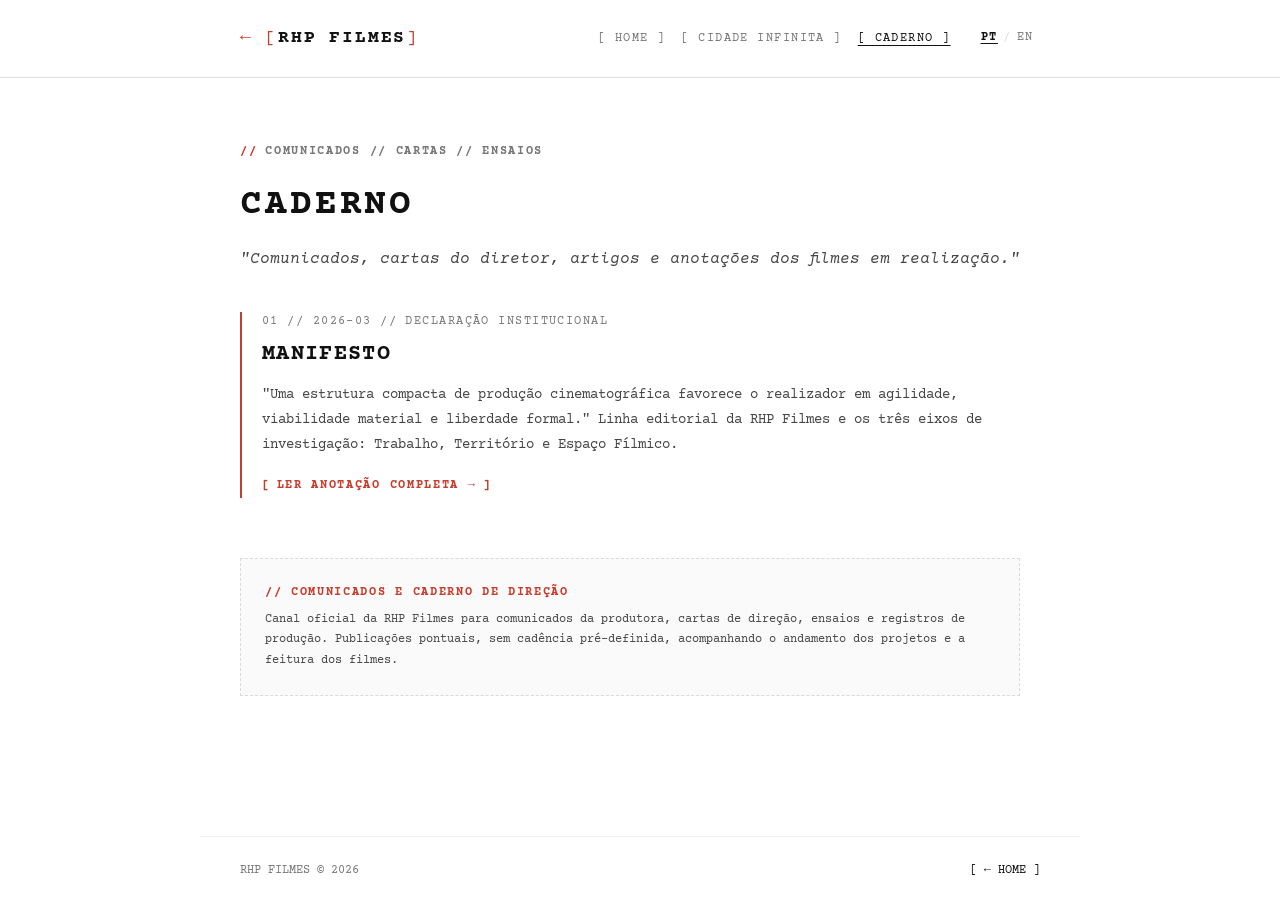
==== caderno/index.html @ 9280de43 "revert(caderno): remover carta do diretor para redacao de punho" ====
<!DOCTYPE html>
<html lang="pt-BR">
<head>
  <meta charset="UTF-8">
  <meta name="viewport" content="width=device-width, initial-scale=1.0">
  <title data-pt="CADERNO — RHP FILMES" data-en="CADERNO — RHP FILMES">CADERNO — RHP FILMES</title>
  <meta name="description" content="Caderno de notas, ensaios de processo, teoria cinematográfica e linha editorial da RHP Filmes.">
  
  <link rel="stylesheet" href="../css/screenplay.css">
  <link rel="stylesheet" href="../css/home.css?v=2">
  <script src="../js/lang.js" defer></script>
</head>
<body>

  <header class="internal-header">
    <div class="container internal-header-inner">
      <a href="../index.html" class="internal-logo" style="white-space: nowrap;">
        <span class="bracket">← [</span> RHP FILMES <span class="bracket">]</span>
      </a>

      <nav class="internal-nav" aria-label="Navegação">
        <a href="../index.html">[ HOME ]</a>
        <a href="../cidade-infinita.html">[ CIDADE INFINITA ]</a>
        <a href="index.html" class="active">[ CADERNO ]</a>

        <!-- Seletor de Idioma Discreto -->
        <button type="button" class="lang-switch" aria-label="Alternar idioma / Switch language" style="margin-left: 8px;">
          <span class="lang-opt lang-opt-pt active">PT</span>
          <span class="lang-sep">/</span>
          <span class="lang-opt lang-opt-en">EN</span>
        </button>
      </nav>
    </div>
  </header>

  <main class="internal-content">
    <div class="container">
      
      <div class="slugline" style="margin-bottom: 16px;">
        <span class="i18n-pt">COMUNICADOS // CARTAS // ENSAIOS</span>
        <span class="i18n-en">STATEMENTS // LETTERS // ESSAYS</span>
      </div>
      
      <h1 class="page-title">CADERNO</h1>
      
      <p class="page-tagline">
        <span class="i18n-pt">"Comunicados, cartas do diretor, artigos e anotações dos filmes em realização."</span>
        <span class="i18n-en">"Official statements, director's letters, articles, and working notes on films in progress."</span>
      </p>

      <!-- Lista Cronológica de Publicações -->
      <section style="display: flex; flex-direction: column; gap: 32px; margin-top: 40px; max-width: 780px;">
        
        <!-- Publicação 01: Manifesto -->
        <article style="border-left: 2px solid var(--accent-director); padding-left: 20px;">
          <div style="font-size: var(--text-xs); color: var(--text-muted); text-transform: uppercase; letter-spacing: 0.12em; margin-bottom: 6px;">
            <span>01 // 2026-03 // <span class="i18n-pt">DECLARAÇÃO INSTITUCIONAL</span><span class="i18n-en">INSTITUTIONAL STATEMENT</span></span>
          </div>

          <h2 style="font-size: var(--text-xl); font-weight: 700; letter-spacing: 0.06em; text-transform: uppercase; margin-bottom: 10px;">
            <a href="manifesto.html" style="color: var(--text-main);">MANIFESTO</a>
          </h2>

          <p style="font-size: var(--text-sm); color: var(--text-secondary); line-height: 1.8; margin-bottom: 14px;">
            <span class="i18n-pt">
              "Uma estrutura compacta de produção cinematográfica favorece o realizador em agilidade, viabilidade material e liberdade formal." Linha editorial da RHP Filmes e os três eixos de investigação: Trabalho, Território e Espaço Fílmico.
            </span>
            <span class="i18n-en">
              "A compact film production structure fosters agility, material viability, and formal freedom for the filmmaker." Editorial vision of RHP Filmes and the three axes of inquiry: Labor, Territory, and Film Space.
            </span>
          </p>

          <a href="manifesto.html" style="display: inline-flex; align-items: center; gap: 6px; font-size: var(--text-xs); font-weight: 700; text-transform: uppercase; letter-spacing: 0.14em; color: var(--accent-director);">
            [ <span class="i18n-pt">LER ANOTAÇÃO COMPLETA →</span><span class="i18n-en">READ FULL ENTRY →</span> ]
          </a>
        </article>

      </section>

      <!-- Nota de Rodapé do Caderno -->
      <div class="research-block" style="margin-top: 60px; max-width: 780px;">
        <div class="research-title" style="margin-bottom: 8px;">
          <span class="i18n-pt">// COMUNICADOS E CADERNO DE DIREÇÃO</span>
          <span class="i18n-en">// STATEMENTS AND DIRECTOR'S NOTEBOOK</span>
        </div>
        <p style="font-size: var(--text-xs); color: var(--text-secondary); line-height: 1.7; margin: 0;">
          <span class="i18n-pt">
            Canal oficial da RHP Filmes para comunicados da produtora, cartas de direção, ensaios e registros de produção. Publicações pontuais, sem cadência pré-definida, acompanhando o andamento dos projetos e a feitura dos filmes.
          </span>
          <span class="i18n-en">
            Official channel of RHP Filmes for company statements, director's letters, essays, and production records. Timely dispatches without a predefined cadence, following the progress of active projects and the making of the films.
          </span>
        </p>
      </div>

    </div>
  </main>

  <footer class="container" style="padding-top: 24px; padding-bottom: 40px; border-top: 1px solid var(--border-subtle); margin-top: 40px;">
    <div style="font-size: var(--text-xs); color: var(--text-muted); display: flex; justify-content: space-between; align-items: center; flex-wrap: wrap; gap: 12px;">
      <span>RHP FILMES © 2026</span>
      <a href="../index.html">[ ← HOME ]</a>
    </div>
  </footer>

</body>
</html>
---- css/screenplay.css ----
/* ==========================================================================
   RHP FILMES — SCREENPLAY CORE SYSTEM (WHITE CANVAS / PAPEL DE ROTEIRO)
   Tipografia: Courier Prime / Screenplay Monospace
   Estética: Cinema Autoral · Fundo Branco Puro · Tinta Tipográfica Negra
   ========================================================================== */

@import url('https://fonts.googleapis.com/css2?family=Courier+Prime:ital,wght@0,400;0,700;1,400;1,700&display=swap');

:root {
  /* Fundo Branco Puro & Tinta Tipográfica de Máquina */
  --bg-body: #ffffff;
  --bg-surface: #ffffff;
  --bg-surface-elevated: #fafafa;
  --bg-badge: #f4f4f4;

  --text-main: #111111;
  --text-secondary: #444444;
  --text-muted: #777777;
  --text-inverse: #ffffff;

  --accent-director: #c93b2b;      /* Vermelho fita bicolor / nota de diretor */
  --accent-hover: #000000;

  --border-light: rgba(0, 0, 0, 0.12);
  --border-subtle: rgba(0, 0, 0, 0.06);
  --border-solid: #dcdcdc;

  /* Font Stack Canônica de Roteiro */
  --font-screenplay: 'Courier Prime', 'Courier Screenplay', 'Courier New', Courier, monospace;

  /* Escala Tipográfica (10-pitch / Pica) */
  --text-xs: 0.75rem;     /* 12px */
  --text-sm: 0.875rem;    /* 14px */
  --text-base: 1rem;      /* 16px */
  --text-lg: 1.125rem;    /* 18px */
  --text-xl: 1.375rem;    /* 22px */
  --text-2xl: 1.75rem;    /* 28px */
  --text-3xl: 2.25rem;    /* 36px */
  --text-hero: 2.75rem;   /* 44px */

  --container-max: 880px;
  --transition-fast: 0.15s ease-out;
}

/* Reset Semântico */
*, *::before, *::after {
  box-sizing: border-box;
  margin: 0;
  padding: 0;
}

html {
  font-size: 16px;
  scroll-behavior: smooth;
  background-color: var(--bg-body);
  color: var(--text-main);
  -webkit-font-smoothing: antialiased;
  -moz-osx-font-smoothing: grayscale;
}

body {
  font-family: var(--font-screenplay);
  line-height: 1.6;
  min-height: 100vh;
  background-color: var(--bg-body);
  color: var(--text-main);
}

/* Seleção de texto estilo fita de máquina de escrever */
::selection {
  background-color: var(--text-main);
  color: var(--text-inverse);
}

/* Links & Interações */
a {
  color: var(--text-main);
  text-decoration: none;
  transition: color var(--transition-fast), border-color var(--transition-fast);
}

a:hover {
  color: var(--accent-director);
}

/* Container de Leitura */
.container {
  width: 100%;
  max-width: var(--container-max);
  margin-left: auto;
  margin-right: auto;
  padding-left: clamp(20px, 5vw, 40px);
  padding-right: clamp(20px, 5vw, 40px);
}

/* Notações e Rubricas de Roteiro */
.slugline {
  font-size: var(--text-xs);
  text-transform: uppercase;
  letter-spacing: 0.14em;
  color: var(--text-muted);
  font-weight: 700;
  display: inline-flex;
  align-items: center;
  gap: 8px;
}

.slugline::before {
  content: "//";
  color: var(--accent-director);
}
---- css/home.css ----
/* ==========================================================================
   RHP FILMES — ULTRA-MINIMAL HOME & PAGES (WHITE CANVAS)
   Fundo Branco Puro · Logo no Centro · Tipografia Courier Screenplay
   ========================================================================== */

/* --------------------------------------------------------------------------
   0. I18N BILÍNGUE (PORTUGUÊS / INGLÊS) — CONTROLE SEM FLICKER & BOTÃO DISCRETO
   -------------------------------------------------------------------------- */
html:not([lang="en"]) .i18n-en {
  display: none !important;
}

html[lang="en"] .i18n-pt {
  display: none !important;
}

/* Seletor de Idioma Discreto & Minimalista */
.lang-switch {
  display: inline-flex;
  align-items: center;
  gap: 4px;
  background: transparent;
  border: none;
  cursor: pointer;
  font-family: var(--font-screenplay);
  font-size: var(--text-xs);
  letter-spacing: 0.14em;
  color: var(--text-muted);
  padding: 4px 6px;
  text-transform: uppercase;
  transition: color var(--transition-fast);
  line-height: 1;
}

.lang-switch:hover {
  color: var(--text-main);
}

.lang-switch .lang-opt {
  color: var(--text-muted);
  transition: all var(--transition-fast);
}

.lang-switch .lang-opt.active {
  color: var(--text-main);
  font-weight: 700;
  text-decoration: underline;
  text-underline-offset: 3px;
}

.lang-switch .lang-sep {
  color: var(--border-solid);
  font-weight: 300;
  margin: 0 1px;
}

/* Botão de idioma posicionado no canto superior direito da tela (Home) */
.home-lang-fixed {
  position: absolute;
  top: 24px;
  right: 28px;
  z-index: 100;
}

/* --------------------------------------------------------------------------
   1. HOME RADICALMENTE MÍNIMA (LOGO NO CENTRO)
   -------------------------------------------------------------------------- */
.home-viewport {
  min-height: 100vh;
  display: flex;
  flex-direction: column;
  justify-content: center;
  align-items: center;
  padding: 40px 24px;
  text-align: center;
}

.home-center-brand {
  display: flex;
  flex-direction: column;
  align-items: center;
  gap: 12px;
  margin-bottom: 36px;
}

.home-logo {
  display: inline-block;
  white-space: nowrap;
  font-size: clamp(1.25rem, 6vw, var(--text-hero));
  font-weight: 700;
  letter-spacing: 0.14em;
  color: var(--text-main);
  text-transform: uppercase;
  line-height: 1.15;
  max-width: 100%;
}

.home-logo .bracket {
  color: var(--accent-director);
  font-weight: 400;
  display: inline-block;
}

.home-tagline {
  font-size: clamp(0.68rem, 2.5vw, var(--text-xs));
  letter-spacing: clamp(0.1em, 2vw, 0.22em);
  color: var(--text-muted);
  text-transform: uppercase;
  white-space: nowrap;
}

/* Links discretos sob o logo */
.home-nav-minimal {
  display: flex;
  gap: 20px;
  justify-content: center;
  align-items: center;
  flex-wrap: wrap;
  padding-top: 24px;
  border-top: 1px solid var(--border-light);
}

.home-nav-minimal a {
  font-size: var(--text-xs);
  text-transform: uppercase;
  letter-spacing: 0.16em;
  color: var(--text-secondary);
  padding: 4px 8px;
  transition: all var(--transition-fast);
}

.home-nav-minimal a:hover {
  color: var(--text-main);
  border-bottom: 1px solid var(--text-main);
}

/* Rodapé ultra-sutil da Home */
.home-footer-meta {
  position: absolute;
  bottom: 24px;
  font-size: 11px;
  color: #999999;
  letter-spacing: 0.14em;
  text-transform: uppercase;
}

/* --------------------------------------------------------------------------
   2. PÁGINAS INTERNAS (CABEÇALHO & ESTRUTURA BRANCA)
   -------------------------------------------------------------------------- */
.internal-header {
  border-bottom: 1px solid var(--border-light);
  padding: 24px 0;
  background: #ffffff;
  position: sticky;
  top: 0;
  z-index: 100;
}

.internal-header-inner {
  display: flex;
  justify-content: space-between;
  align-items: center;
  gap: 16px;
  flex-wrap: wrap;
}

.internal-logo {
  font-size: clamp(0.95rem, 4vw, var(--text-lg));
  font-weight: 700;
  letter-spacing: 0.1em;
  color: var(--text-main);
  white-space: nowrap;
  display: inline-flex;
  align-items: center;
}

.internal-logo .bracket {
  color: var(--accent-director);
  font-weight: 400;
}

.internal-nav {
  display: flex;
  gap: 16px;
  align-items: center;
  flex-wrap: wrap;
}

.internal-nav a {
  font-size: var(--text-xs);
  text-transform: uppercase;
  letter-spacing: 0.12em;
  color: var(--text-muted);
}

.internal-nav a:hover,
.internal-nav a.active {
  color: var(--text-main);
  text-decoration: underline;
  text-underline-offset: 4px;
}

/* Conteúdo da Página Interna */
.internal-content {
  padding: 60px 0 100px 0;
}

.page-title {
  font-size: clamp(1.8rem, 3.5vw, var(--text-3xl));
  font-weight: 700;
  letter-spacing: 0.08em;
  text-transform: uppercase;
  margin-bottom: 12px;
}

.page-tagline {
  font-size: var(--text-base);
  color: var(--text-secondary);
  font-style: italic;
  margin-bottom: 36px;
}

/* Moldura para a Foto do Filme no Fundo Branco */
.still-frame {
  width: 100%;
  border: 1px solid var(--border-light);
  margin-bottom: 36px;
  background: #fafafa;
}

.still-frame img {
  width: 100%;
  height: auto;
  display: block;
}

.still-caption {
  padding: 10px 16px;
  font-size: var(--text-xs);
  color: var(--text-muted);
  border-top: 1px solid var(--border-light);
  display: flex;
  justify-content: space-between;
  text-transform: uppercase;
  letter-spacing: 0.08em;
  background: #ffffff;
}

/* Tabela de Ficha Técnica Limpa & Compacta */
.specs-table {
  width: 100%;
  border-collapse: collapse;
  margin: 28px 0;
  border-top: 1px solid var(--border-light);
  border-bottom: 1px solid var(--border-light);
}

.specs-table tr {
  border-bottom: 1px solid var(--border-subtle);
}

.specs-table tr:last-child {
  border-bottom: none;
}

.specs-table th,
.specs-table td {
  padding: 8px 12px;
  font-size: var(--text-sm);
  text-align: left;
  vertical-align: top;
  line-height: 1.45;
}

.specs-table th {
  width: 220px;
  color: var(--text-muted);
  font-weight: 400;
  text-transform: uppercase;
  letter-spacing: 0.08em;
}

.specs-table td {
  color: var(--text-main);
  font-weight: 400;
}

/* Blocos de Pesquisa */
.research-block {
  margin-top: 40px;
  padding: 24px;
  border: 1px dashed var(--border-light);
  background: #fafafa;
}

.research-title {
  font-size: var(--text-xs);
  color: var(--accent-director);
  text-transform: uppercase;
  letter-spacing: 0.14em;
  font-weight: 700;
  margin-bottom: 16px;
}

.research-list {
  list-style: none;
  display: flex;
  flex-direction: column;
  gap: 12px;
}

.research-item {
  font-size: var(--text-sm);
  color: var(--text-main);
  line-height: 1.6;
}

.research-item strong {
  display: block;
  font-size: var(--text-xs);
  text-transform: uppercase;
  letter-spacing: 0.08em;
  color: var(--text-main);
  margin-bottom: 2px;
}

.research-item p {
  color: var(--text-secondary);
  font-size: var(--text-sm);
  margin: 0;
}

/* Bloco de Contato */
.contact-box {
  margin-top: 48px;
  padding: 20px 24px;
  border: 1px solid var(--border-light);
  display: inline-flex;
  flex-direction: column;
  gap: 6px;
  background: #ffffff;
}

.contact-box a {
  font-size: var(--text-base);
  font-weight: 400;
  color: var(--text-main);
  letter-spacing: 0.04em;
}

.contact-box a:hover {
  color: var(--accent-director);
}

.contact-box span {
  font-size: var(--text-xs);
  color: var(--text-muted);
  text-transform: lowercase;
  letter-spacing: 0.12em;
}

/* Rodapé das páginas internas */
.internal-footer {
  padding: 36px 0;
  border-top: 1px solid var(--border-light);
  font-size: var(--text-xs);
  color: var(--text-muted);
  text-transform: uppercase;
  letter-spacing: 0.1em;
}

/* --------------------------------------------------------------------------
   4. AJUSTES RESPONSIVOS (MOBILE ESTREITO / TELAS PEQUENAS)
   -------------------------------------------------------------------------- */
@media (max-width: 480px) {
  .home-viewport {
    padding: 24px 16px;
  }
  
  .home-center-brand {
    gap: 8px;
    margin-bottom: 24px;
  }
  
  .home-nav-minimal {
    gap: 12px;
    padding-top: 18px;
  }
  
  .home-nav-minimal a {
    font-size: 11px;
    letter-spacing: 0.1em;
    padding: 4px 6px;
  }

  .internal-header {
    padding: 16px 0;
  }

  .internal-header-inner {
    gap: 12px;
  }

  .internal-nav {
    gap: 10px;
  }

  .internal-nav a {
    font-size: 11px;
    letter-spacing: 0.08em;
  }
}
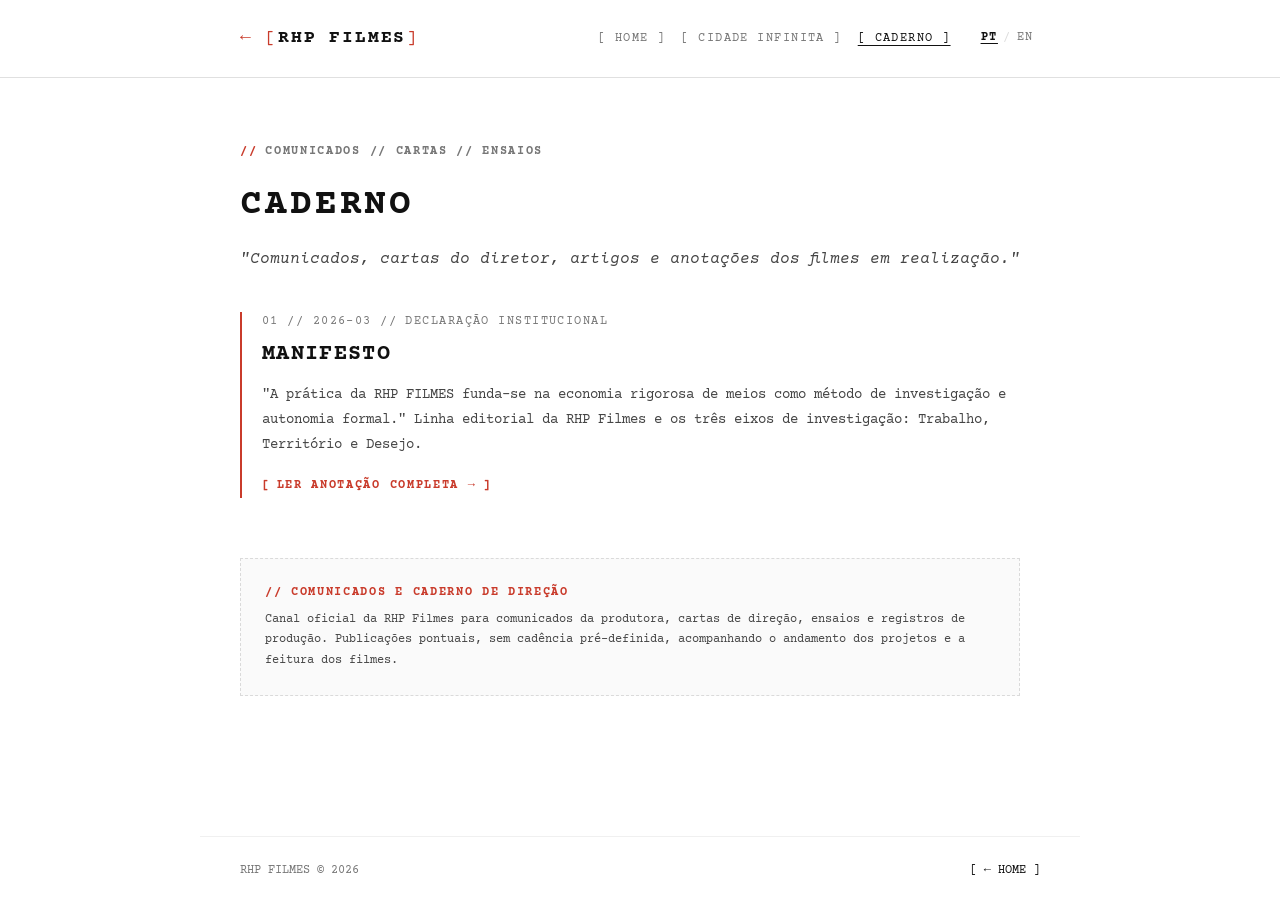
==== commit 41780803: "docs(manifesto): reformular diretrizes de estrutura compacta e recusa a atuacao industrial" ====
--- a/caderno/index.html
+++ b/caderno/index.html
@@ -63,10 +63,10 @@
 
           <p style="font-size: var(--text-sm); color: var(--text-secondary); line-height: 1.8; margin-bottom: 14px;">
             <span class="i18n-pt">
-              "Uma estrutura compacta de produção cinematográfica favorece o realizador em agilidade, viabilidade material e liberdade formal." Linha editorial da RHP Filmes e os três eixos de investigação: Trabalho, Território e Espaço Fílmico.
+              "A prática da RHP FILMES funda-se na economia rigorosa de meios como método de investigação e autonomia formal." Linha editorial da RHP Filmes e os três eixos de investigação: Trabalho, Território e Desejo.
             </span>
             <span class="i18n-en">
-              "A compact film production structure fosters agility, material viability, and formal freedom for the filmmaker." Editorial vision of RHP Filmes and the three axes of inquiry: Labor, Territory, and Film Space.
+              "The practice of RHP FILMES is grounded in a rigorous economy of means as a method of inquiry and formal autonomy." Editorial vision of RHP Filmes and the three axes of inquiry: Labor, Territory, and Desire.
             </span>
           </p>
 
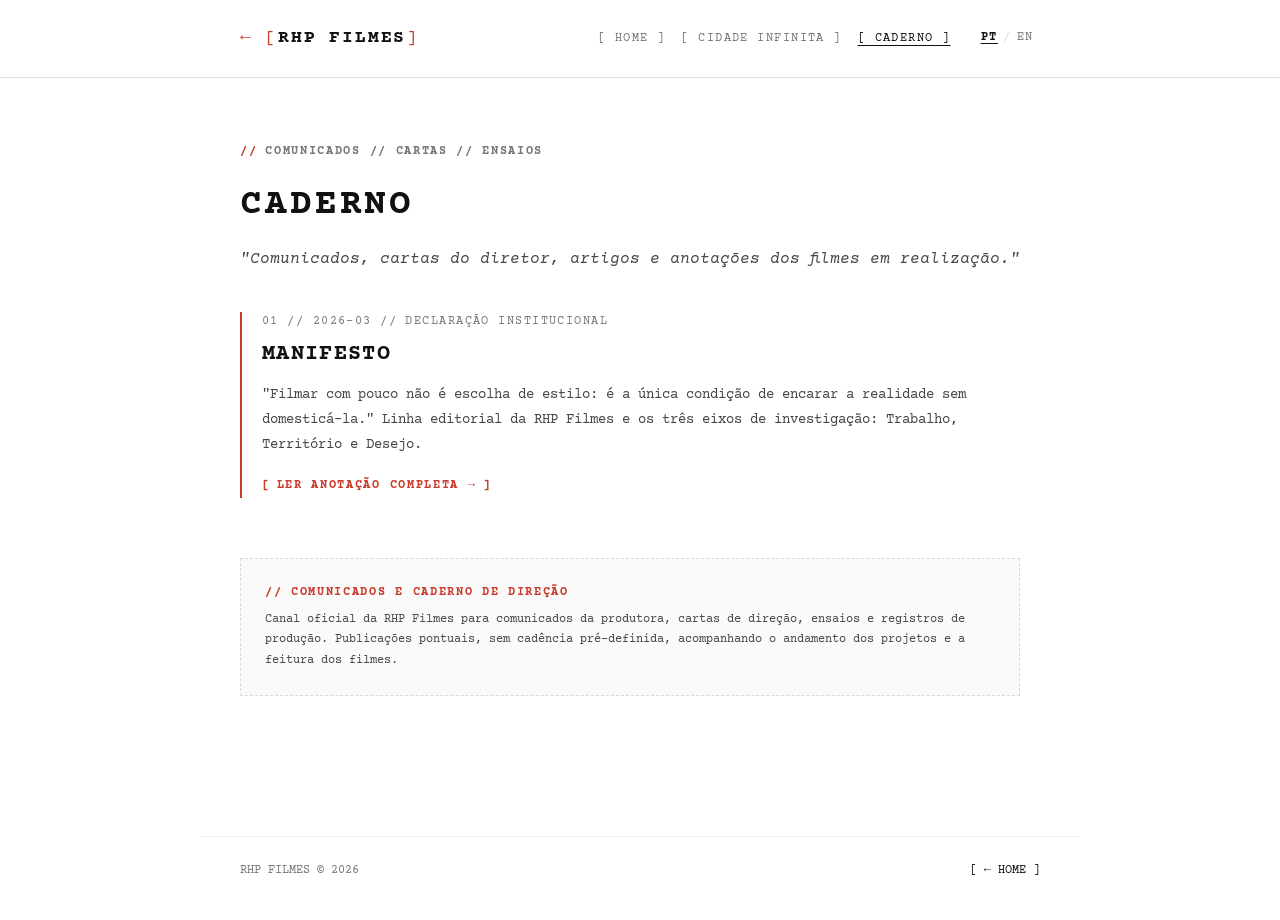
==== commit ead2db69: "docs(caderno): calibrar texto do manifesto e index" ====
--- a/caderno/index.html
+++ b/caderno/index.html
@@ -63,10 +63,10 @@
 
           <p style="font-size: var(--text-sm); color: var(--text-secondary); line-height: 1.8; margin-bottom: 14px;">
             <span class="i18n-pt">
-              "A prática da RHP FILMES funda-se na economia rigorosa de meios como método de investigação e autonomia formal." Linha editorial da RHP Filmes e os três eixos de investigação: Trabalho, Território e Desejo.
+              "Filmar com pouco não é escolha de estilo: é a única condição de encarar a realidade sem domesticá-la." Linha editorial da RHP Filmes e os três eixos de investigação: Trabalho, Território e Desejo.
             </span>
             <span class="i18n-en">
-              "The practice of RHP FILMES is grounded in a rigorous economy of means as a method of inquiry and formal autonomy." Editorial vision of RHP Filmes and the three axes of inquiry: Labor, Territory, and Desire.
+              "Shooting light is not a stylistic choice: it is the only condition for confronting reality without taming it." Editorial vision of RHP Filmes and the three axes of inquiry: Labor, Territory, and Desire.
             </span>
           </p>
 
--- a/css/home.css
+++ b/css/home.css
@@ -220,6 +220,49 @@
   margin-bottom: 36px;
 }
 
+/* Hero Cinematográfico Full-Bleed (Largura Total da Tela) */
+.hero-fullbleed {
+  width: 100%;
+  background: #000000;
+  border-bottom: 1px solid var(--border-light);
+  overflow: hidden;
+}
+
+.hero-fullbleed-video-wrap {
+  width: 100%;
+  height: clamp(320px, 52vh, 620px);
+  position: relative;
+  overflow: hidden;
+  background: #000000;
+}
+
+.hero-fullbleed-video-wrap video {
+  width: 100%;
+  height: 100%;
+  object-fit: cover;
+  display: block;
+  background: #000000;
+}
+
+.hero-fullbleed-caption {
+  padding: 12px 0;
+  font-size: var(--text-xs);
+  color: var(--text-muted);
+  border-top: 1px solid var(--border-light);
+  border-bottom: 1px solid var(--border-light);
+  text-transform: uppercase;
+  letter-spacing: 0.08em;
+  background: #ffffff;
+}
+
+.hero-fullbleed-caption .container {
+  display: flex;
+  justify-content: space-between;
+  align-items: center;
+  flex-wrap: wrap;
+  gap: 8px;
+}
+
 /* Moldura para a Foto do Filme no Fundo Branco */
 .still-frame {
   width: 100%;
@@ -228,10 +271,12 @@
   background: #fafafa;
 }
 
-.still-frame img {
+.still-frame img,
+.still-frame video {
   width: 100%;
   height: auto;
   display: block;
+  background: #000000;
 }
 
 .still-caption {
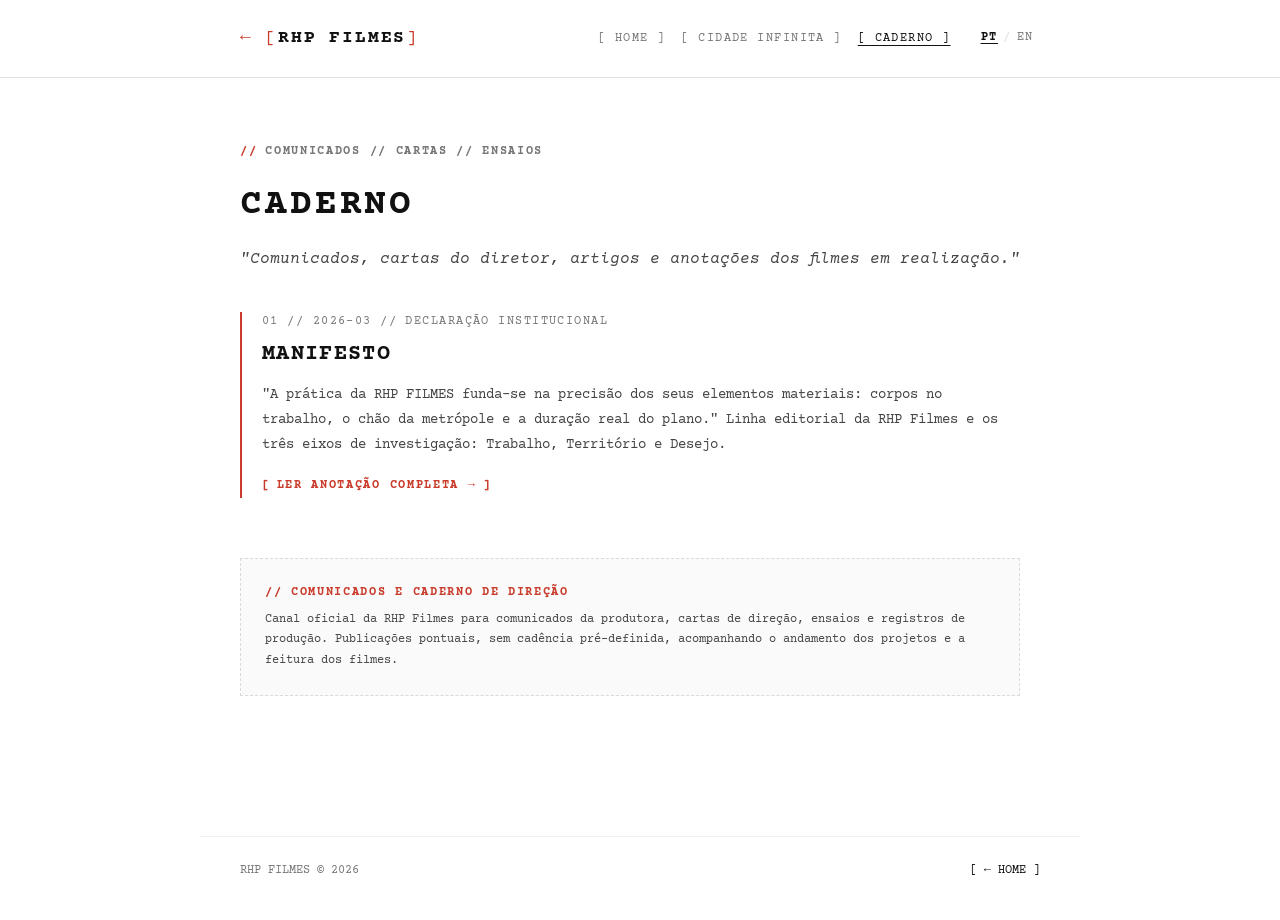
==== commit 62f4e584: "refactor(caderno): reescrever manifesto por substantivos afirmativos eliminando retorica negativa" ====
--- a/caderno/index.html
+++ b/caderno/index.html
@@ -63,10 +63,10 @@
 
           <p style="font-size: var(--text-sm); color: var(--text-secondary); line-height: 1.8; margin-bottom: 14px;">
             <span class="i18n-pt">
-              "Filmar com pouco não é escolha de estilo: é a única condição de encarar a realidade sem domesticá-la." Linha editorial da RHP Filmes e os três eixos de investigação: Trabalho, Território e Desejo.
+              "A prática da RHP FILMES funda-se na precisão dos seus elementos materiais: corpos no trabalho, o chão da metrópole e a duração real do plano." Linha editorial da RHP Filmes e os três eixos de investigação: Trabalho, Território e Desejo.
             </span>
             <span class="i18n-en">
-              "Shooting light is not a stylistic choice: it is the only condition for confronting reality without taming it." Editorial vision of RHP Filmes and the three axes of inquiry: Labor, Territory, and Desire.
+              "The practice of RHP FILMES is grounded in the precision of its material elements: bodies at work, the metropolitan ground, and the real duration of the frame." Editorial vision of RHP Filmes and the three axes of inquiry: Labor, Territory, and Desire.
             </span>
           </p>
 
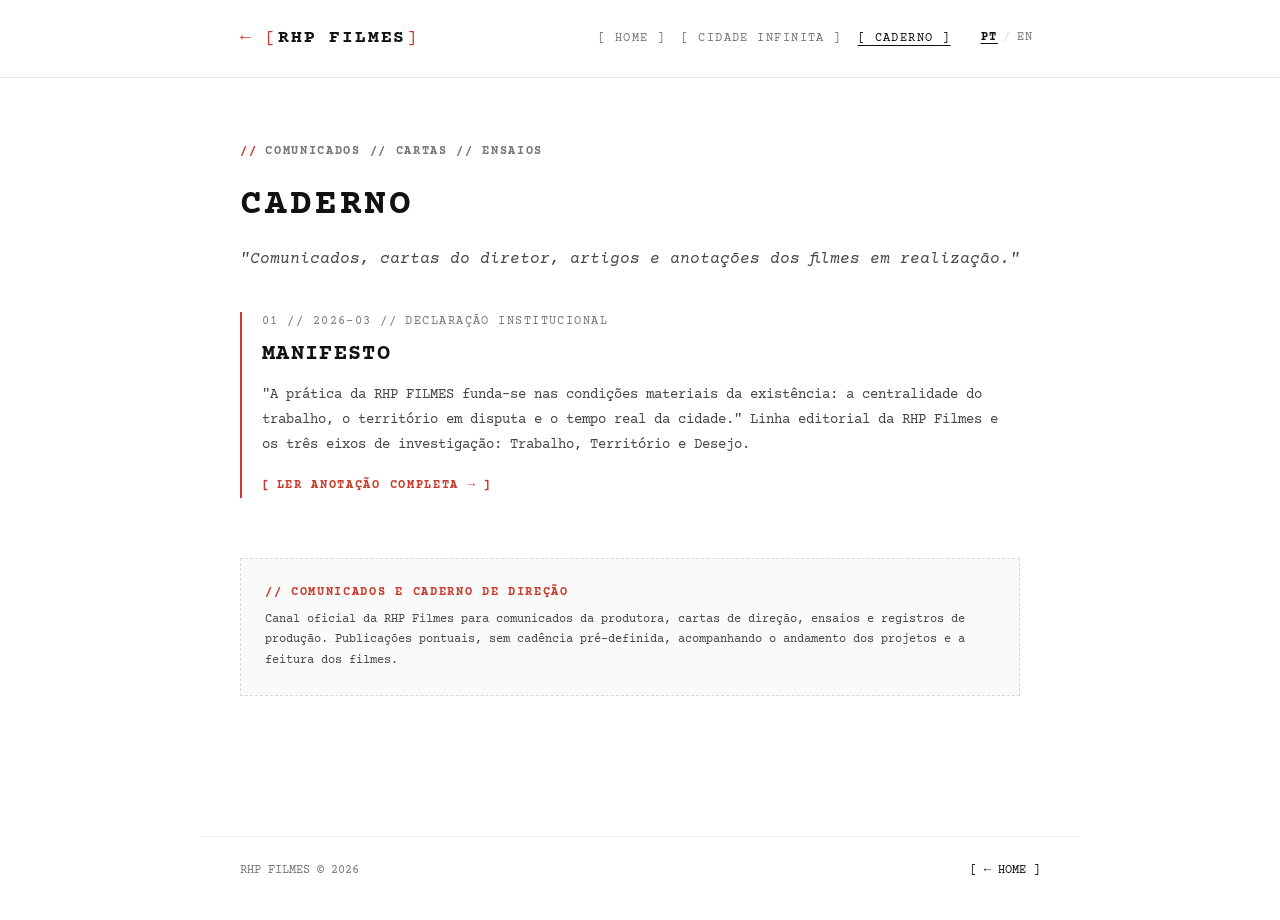
==== commit f25b2cc6: "refactor(caderno): calibrar vies materialista-dialetico do manifesto e dos eixos sem tom panfletario" ====
--- a/caderno/index.html
+++ b/caderno/index.html
@@ -63,10 +63,10 @@
 
           <p style="font-size: var(--text-sm); color: var(--text-secondary); line-height: 1.8; margin-bottom: 14px;">
             <span class="i18n-pt">
-              "A prática da RHP FILMES funda-se na precisão dos seus elementos materiais: corpos no trabalho, o chão da metrópole e a duração real do plano." Linha editorial da RHP Filmes e os três eixos de investigação: Trabalho, Território e Desejo.
+              "A prática da RHP FILMES funda-se nas condições materiais da existência: a centralidade do trabalho, o território em disputa e o tempo real da cidade." Linha editorial da RHP Filmes e os três eixos de investigação: Trabalho, Território e Desejo.
             </span>
             <span class="i18n-en">
-              "The practice of RHP FILMES is grounded in the precision of its material elements: bodies at work, the metropolitan ground, and the real duration of the frame." Editorial vision of RHP Filmes and the three axes of inquiry: Labor, Territory, and Desire.
+              "The practice of RHP FILMES is grounded in the material conditions of existence: the centrality of labor, contested territory, and the real duration of the city." Editorial vision of RHP Filmes and the three axes of inquiry: Labor, Territory, and Desire.
             </span>
           </p>
 
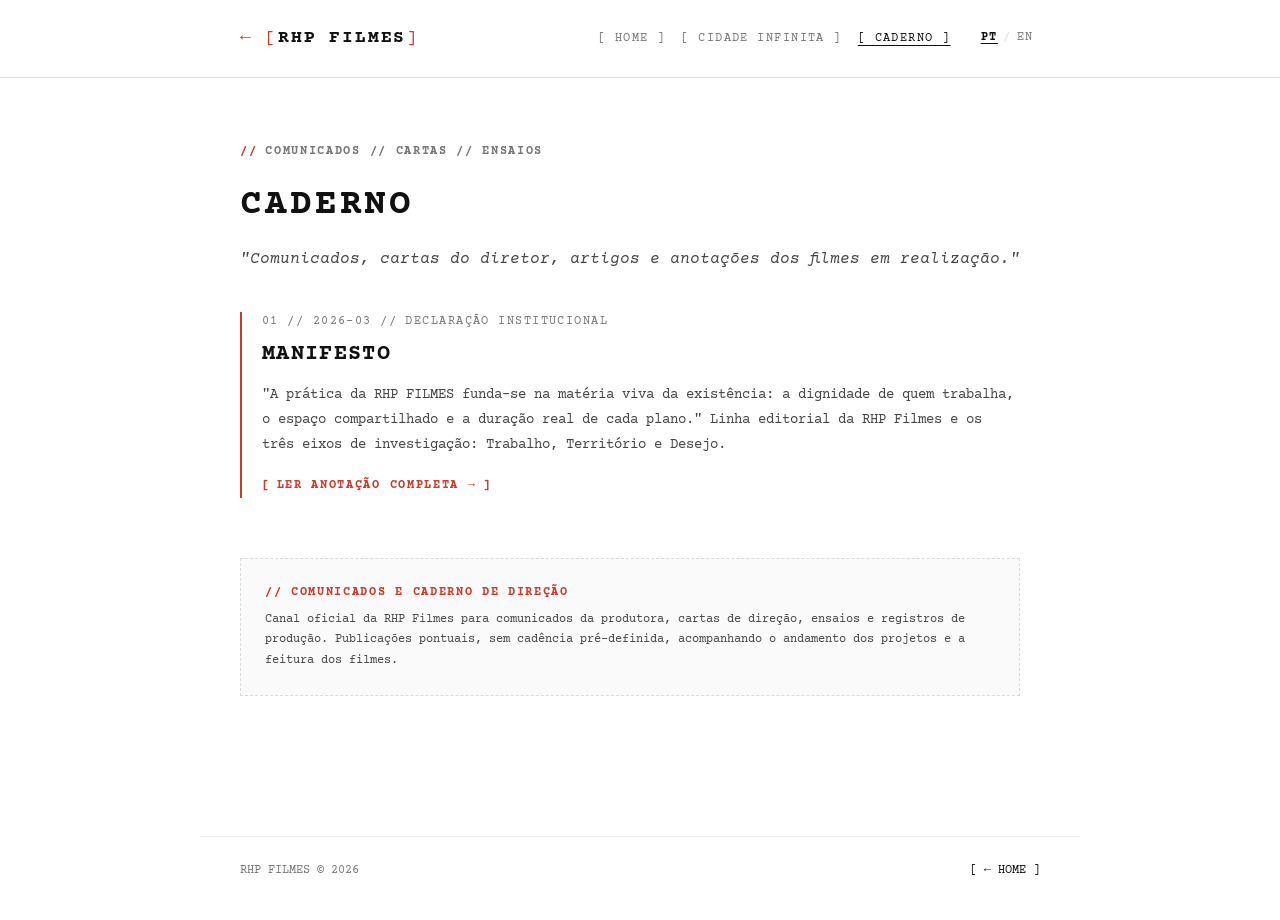
==== commit c0bf308c: "refactor(caderno): humanizar perspectiva marxista e universalizar espaco no manifesto" ====
--- a/caderno/index.html
+++ b/caderno/index.html
@@ -63,10 +63,10 @@
 
           <p style="font-size: var(--text-sm); color: var(--text-secondary); line-height: 1.8; margin-bottom: 14px;">
             <span class="i18n-pt">
-              "A prática da RHP FILMES funda-se nas condições materiais da existência: a centralidade do trabalho, o território em disputa e o tempo real da cidade." Linha editorial da RHP Filmes e os três eixos de investigação: Trabalho, Território e Desejo.
+              "A prática da RHP FILMES funda-se na matéria viva da existência: a dignidade de quem trabalha, o espaço compartilhado e a duração real de cada plano." Linha editorial da RHP Filmes e os três eixos de investigação: Trabalho, Território e Desejo.
             </span>
             <span class="i18n-en">
-              "The practice of RHP FILMES is grounded in the material conditions of existence: the centrality of labor, contested territory, and the real duration of the city." Editorial vision of RHP Filmes and the three axes of inquiry: Labor, Territory, and Desire.
+              "The practice of RHP FILMES is grounded in the living matter of existence: the dignity of human labor, shared space, and the real duration of each frame." Editorial vision of RHP Filmes and the three axes of inquiry: Labor, Territory, and Desire.
             </span>
           </p>
 
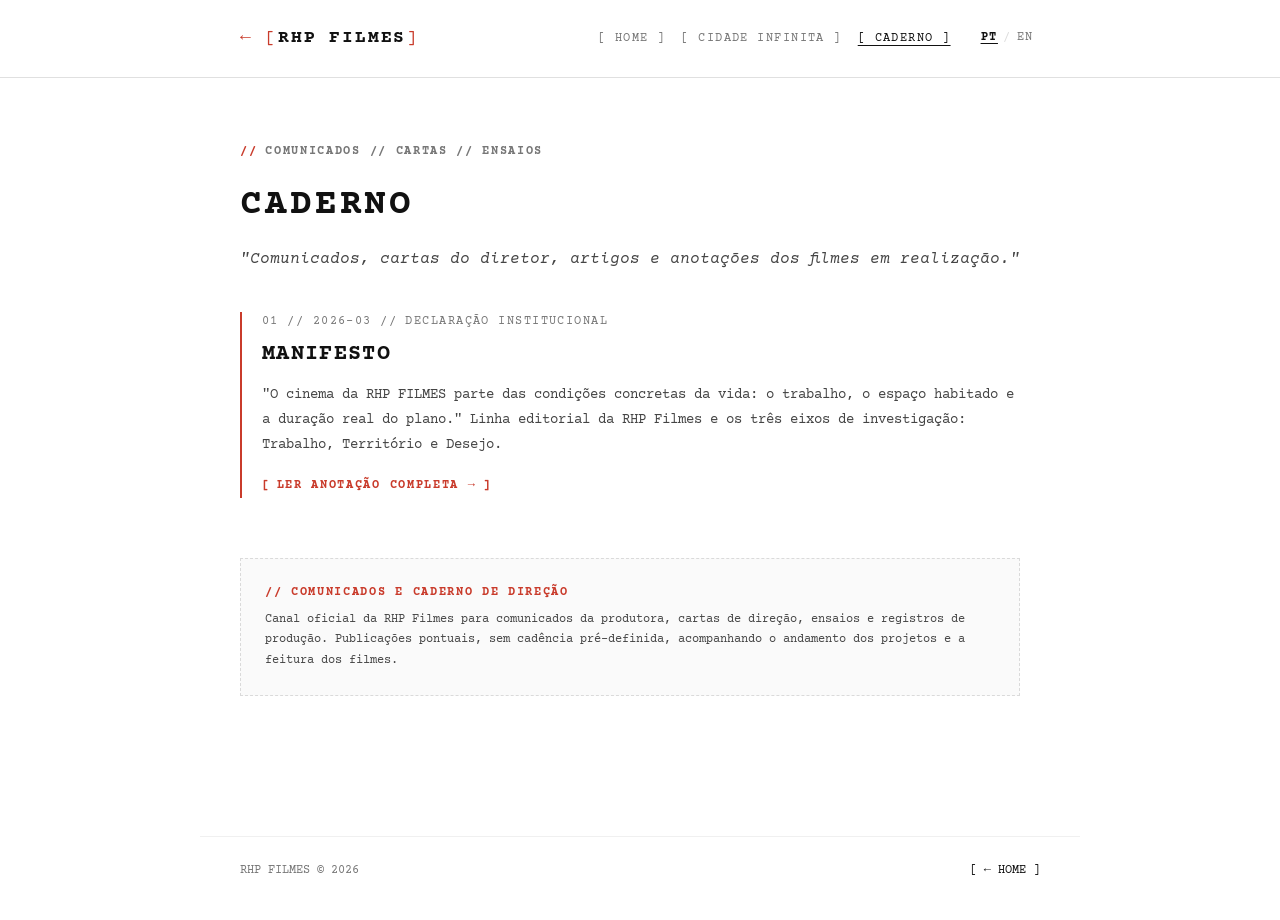
==== commit 4bbf3058: "refactor(caderno): atualiza manifesto para tom conciso e direto (PT/EN)" ====
--- a/caderno/index.html
+++ b/caderno/index.html
@@ -63,10 +63,10 @@
 
           <p style="font-size: var(--text-sm); color: var(--text-secondary); line-height: 1.8; margin-bottom: 14px;">
             <span class="i18n-pt">
-              "A prática da RHP FILMES funda-se na matéria viva da existência: a dignidade de quem trabalha, o espaço compartilhado e a duração real de cada plano." Linha editorial da RHP Filmes e os três eixos de investigação: Trabalho, Território e Desejo.
+              "O cinema da RHP FILMES parte das condições concretas da vida: o trabalho, o espaço habitado e a duração real do plano." Linha editorial da RHP Filmes e os três eixos de investigação: Trabalho, Território e Desejo.
             </span>
             <span class="i18n-en">
-              "The practice of RHP FILMES is grounded in the living matter of existence: the dignity of human labor, shared space, and the real duration of each frame." Editorial vision of RHP Filmes and the three axes of inquiry: Labor, Territory, and Desire.
+              "The cinema of RHP FILMES starts from the concrete conditions of life: labor, inhabited space, and the real duration of the shot." Editorial vision of RHP Filmes and the three axes of inquiry: Labor, Territory, and Desire.
             </span>
           </p>
 
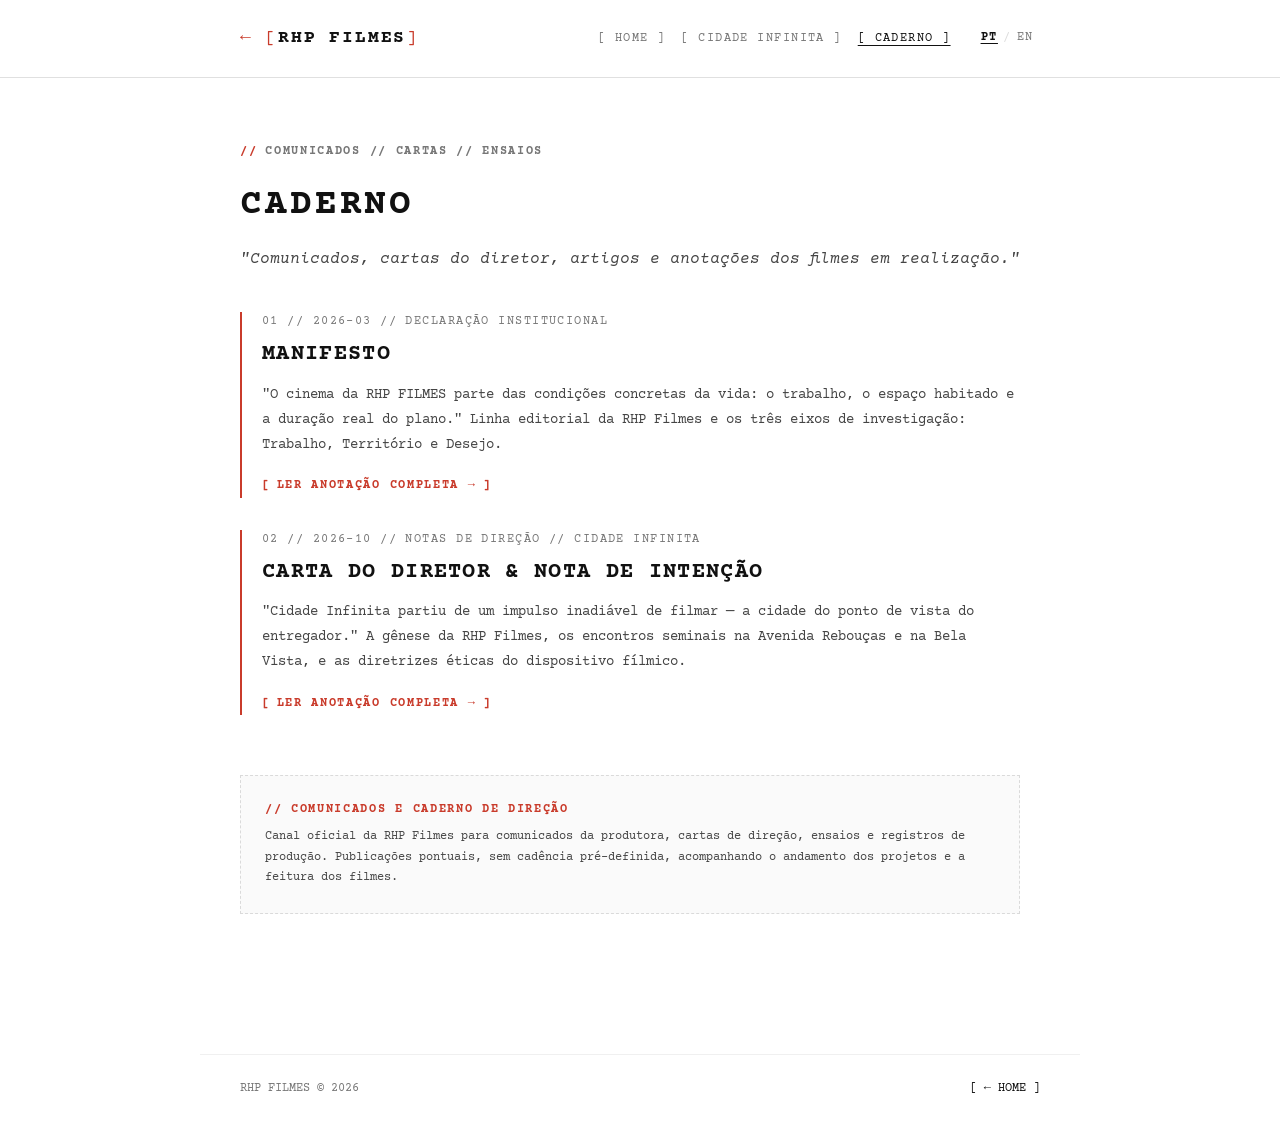
==== commit f941332c: "feat(caderno): adicionar postagem 02 - Carta do Diretor e Nota de Intencao (Cidade Infinita)" ====
--- a/caderno/index.html
+++ b/caderno/index.html
@@ -75,6 +75,30 @@
           </a>
         </article>
 
+        <!-- Publicação 02: Carta do Diretor & Nota de Intenção (Cidade Infinita) -->
+        <article style="border-left: 2px solid var(--accent-director); padding-left: 20px;">
+          <div style="font-size: var(--text-xs); color: var(--text-muted); text-transform: uppercase; letter-spacing: 0.12em; margin-bottom: 6px;">
+            <span>02 // 2026-10 // <span class="i18n-pt">NOTAS DE DIREÇÃO // CIDADE INFINITA</span><span class="i18n-en">DIRECTOR'S NOTES // ENDLESS CITY</span></span>
+          </div>
+
+          <h2 style="font-size: var(--text-xl); font-weight: 700; letter-spacing: 0.06em; text-transform: uppercase; margin-bottom: 10px;">
+            <a href="carta-do-diretor.html" style="color: var(--text-main);"><span class="i18n-pt">CARTA DO DIRETOR & NOTA DE INTENÇÃO</span><span class="i18n-en">DIRECTOR'S LETTER & STATEMENT OF INTENT</span></a>
+          </h2>
+
+          <p style="font-size: var(--text-sm); color: var(--text-secondary); line-height: 1.8; margin-bottom: 14px;">
+            <span class="i18n-pt">
+              "Cidade Infinita partiu de um impulso inadiável de filmar — a cidade do ponto de vista do entregador." A gênese da RHP Filmes, os encontros seminais na Avenida Rebouças e na Bela Vista, e as diretrizes éticas do dispositivo fílmico.
+            </span>
+            <span class="i18n-en">
+              "Endless City arose from an undeniable urge to film — the city seen from the courier's vantage point." The genesis of RHP Filmes, seminal encounters on Rebouças and Bela Vista, and the ethical directives of the cinematic apparatus.
+            </span>
+          </p>
+
+          <a href="carta-do-diretor.html" style="display: inline-flex; align-items: center; gap: 6px; font-size: var(--text-xs); font-weight: 700; text-transform: uppercase; letter-spacing: 0.14em; color: var(--accent-director);">
+            [ <span class="i18n-pt">LER ANOTAÇÃO COMPLETA →</span><span class="i18n-en">READ FULL ENTRY →</span> ]
+          </a>
+        </article>
+
       </section>
 
       <!-- Nota de Rodapé do Caderno -->
--- a/css/home.css
+++ b/css/home.css
@@ -239,7 +239,8 @@
 .hero-fullbleed-video-wrap video {
   width: 100%;
   height: 100%;
-  object-fit: cover;
+  object-fit: contain;
+  object-position: center center;
   display: block;
   background: #000000;
 }
